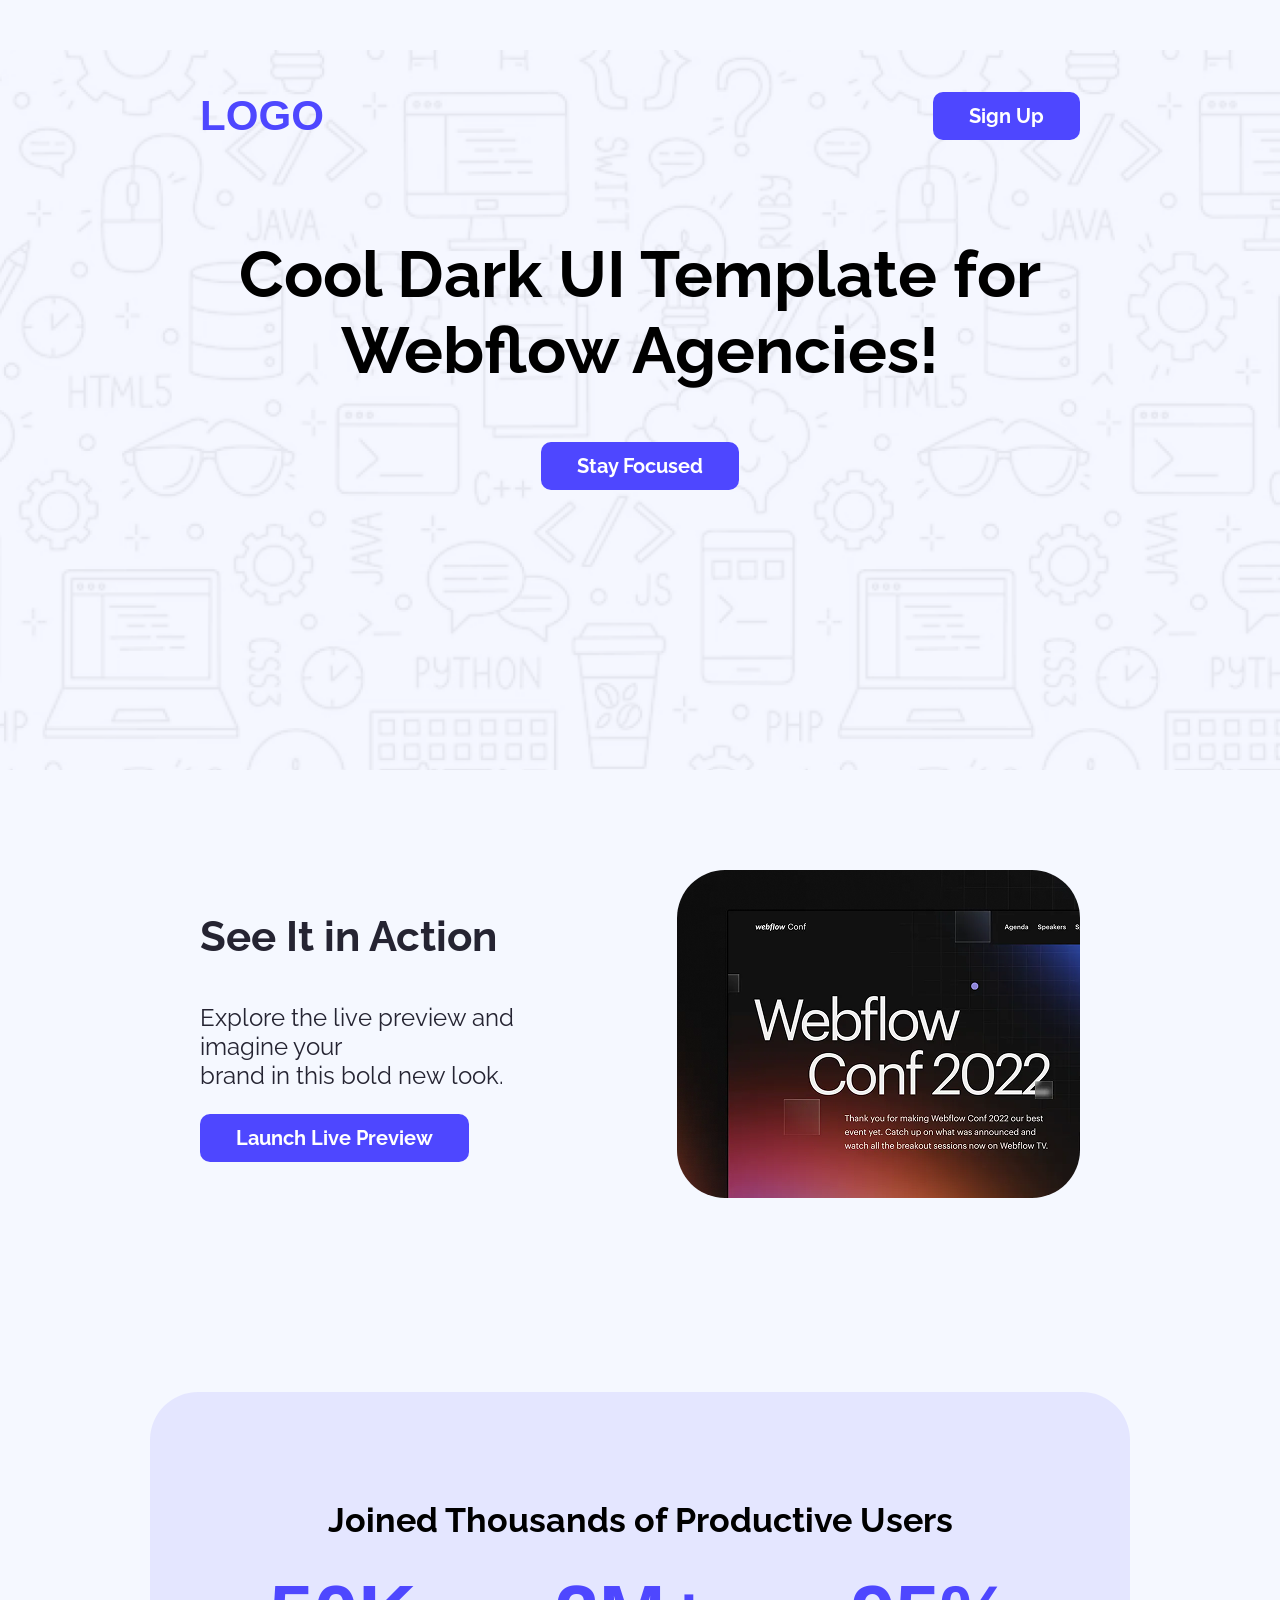
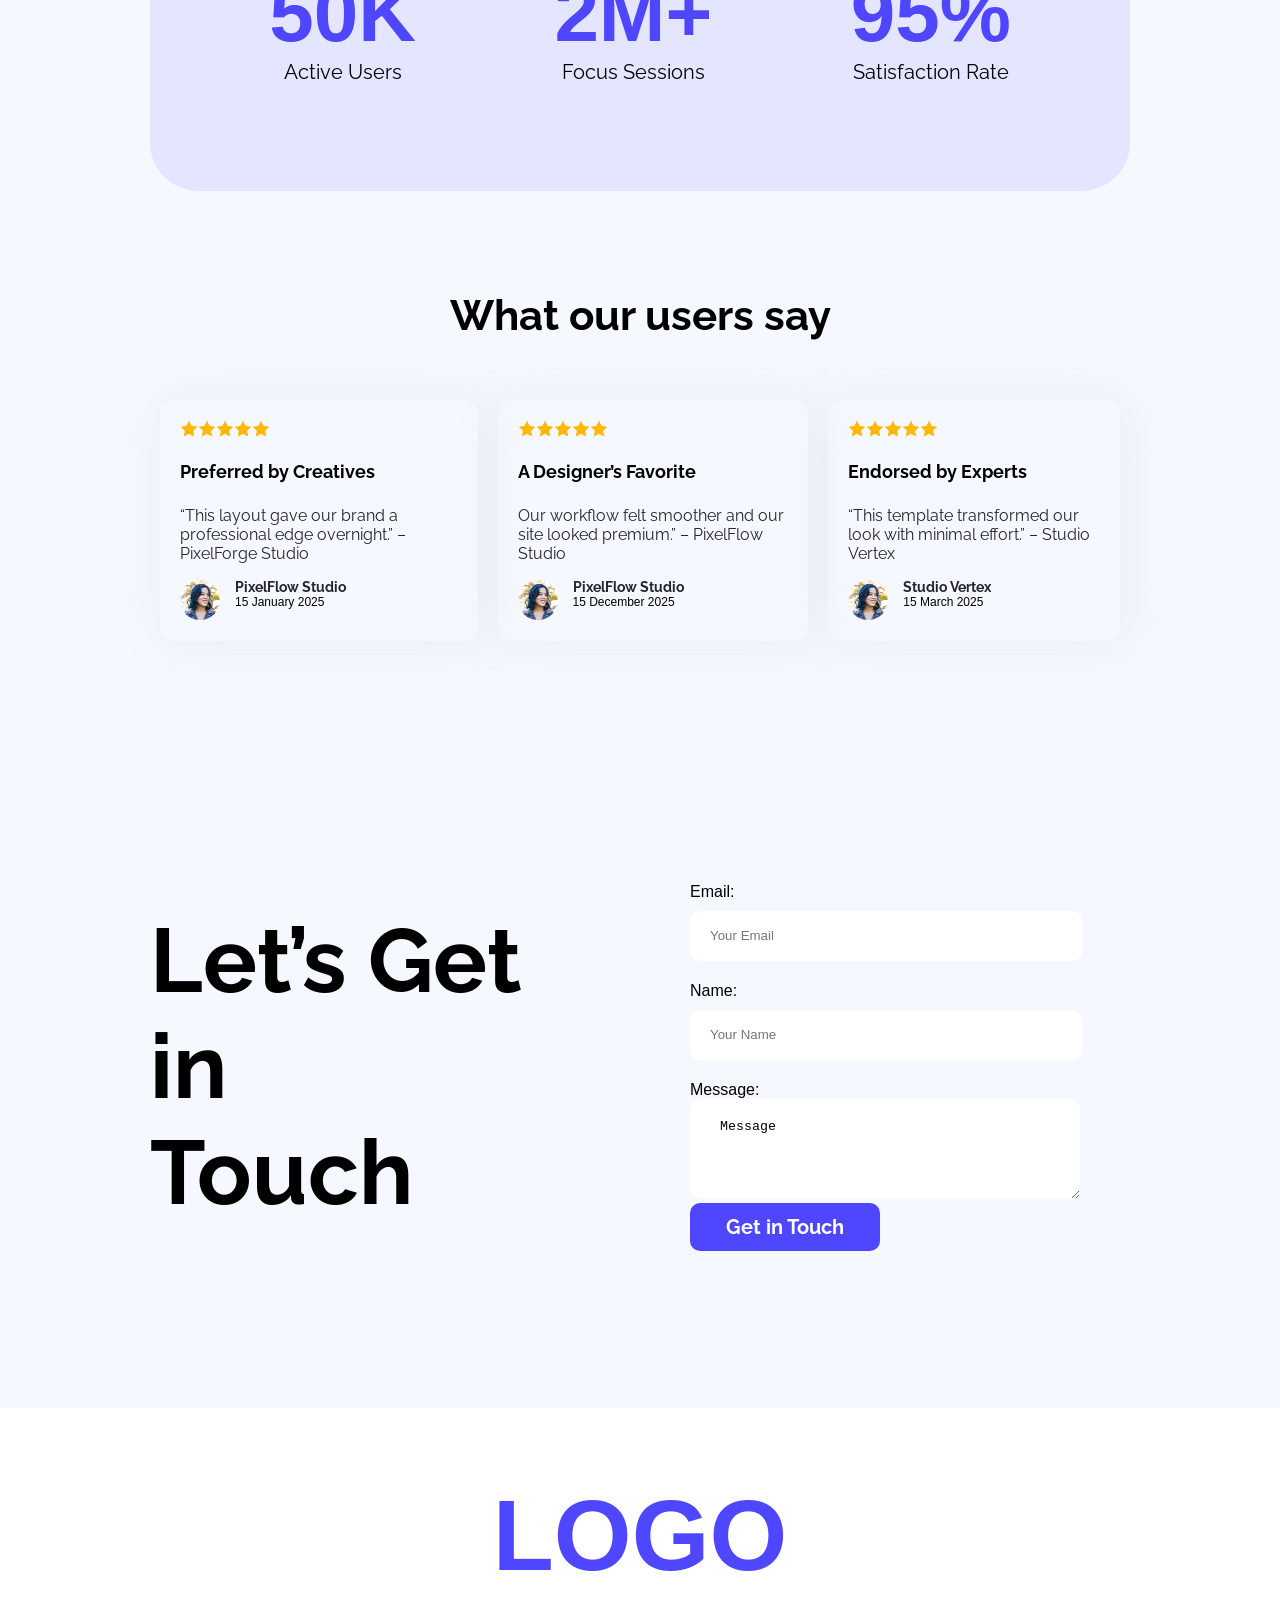
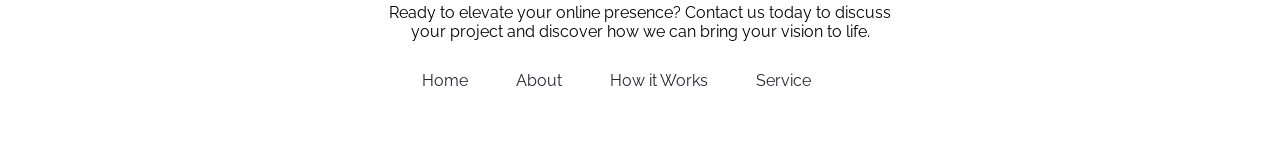
==== index.html @ 63f745d7 "changes image" ====
<!DOCTYPE html>
<html lang="en">
<head>
    <meta charset="UTF-8">
    <meta name="viewport" content="width=device-width, initial-scale=1.0">
    <title>My First Assignment</title>

<link rel="preconnect" href="https://fonts.googleapis.com">
<link rel="preconnect" href="https://fonts.gstatic.com" crossorigin>
<link href="https://fonts.googleapis.com/css2?family=Raleway:ital,wght@0,100..900;1,100..900&display=swap" rel="stylesheet">

    <link rel="stylesheet" href="styles/assignment.css">
</head>
<body class="raleway-normal">
    <header class="background-image">
        <nav class="nav-title">
            <h3 class="nav-logo">LOGO</h3>
            <a href=""></a><button class="btn-primary">Sign Up</button>
        </nav>
        <div class="banner">
            <h2 class="content-title">Cool Dark UI Template for <br>Webflow Agencies!</h2>
            <button class="btn-primary">Stay Focused</button>
        </div>

    </header>
    <main>
        <!-- action section -->
         <section class="action-section">
            <div class="action">
                <h3 class="action-title">See It in Action</h3>
                <p class="action-sub-title">Explore the live preview and imagine your <br> brand in this bold new look.</p>
                <button class="btn-primary">Launch Live Preview</button>
            </div>
            <div class="action">
                <img class="action-img" src="../B12A01-landing-launchpad/Assets/wc-mini.png" alt="">
            </div>
        </section>
        <!-- productive section -->
         <section class="user-section">
            <h2 class="user-title raleway-normal">Joined Thousands of Productive Users</h2>
            <div class="item-container">
                <div class="user-item ">
                    <h2 class="item-title">50K</h2>
                    <h4 class="item-description">Active Users</h4>
                </div>
                <div class="user-item ">
                    <h2 class="item-title">2M+</h2>
                    <h4 class="item-description">Focus Sessions</h4>
                </div>
                <div class="user-item">
                    <h2 class="item-title">95%</h2>
                    <h4 class="item-description">Satisfaction Rate</h4>
                </div>
            </div>   
        </section>
        
 <!-- feedback section -->
   <section class="feedback-section">
            <h3 class="feedback-section-title text-align">What our users say</h3>
            <div class="feedback-containaer inter-style">
                <div class="feedback-iteam">
                    <div class="feedback-icon">
                        <img src="images/../Assets/icon-star.png" alt="">
                        <img src="images/../Assets/icon-star.png" alt="">
                        <img src="images/../Assets/icon-star.png" alt="">
                        <img src="images/../Assets/icon-star.png" alt="">
                        <img src="images/../Assets/icon-star.png" alt="">
                    </div>
                    <h4 class="feedback-title">Preferred by Creatives</h4>
                    <p class="description">“This layout gave our brand a professional edge overnight.” – PixelForge Studio</p>
                     <div class="customar-profile">
                        <img class="profile" src="images/../Assets/avatar.png" alt="">
                        <div class="customar-details">
                        <h5 class="feedback-iteam-tilte">PixelFlow Studio</h5>
                        <p class="feedback-subtitle">15 January 2025</p>
                        </div>
                    </div>
                </div>
                <div class="feedback-iteam">
                     <div class="feedback-icon">
                        <img src="images/../Assets/icon-star.png" alt="">
                        <img src="images/../Assets/icon-star.png" alt="">
                        <img src="images/../Assets/icon-star.png" alt="">
                        <img src="images/../Assets/icon-star.png" alt="">
                        <img src="images/../Assets/icon-star.png" alt="">
                    </div>
                    <h4 class="feedback-title"> A Designer’s Favorite</h4>
                    <p class="description">Our workflow felt smoother and our site looked premium.” – PixelFlow Studio</p>
                     <div class="customar-profile">
                        <img class="profile" src="images/../Assets/avatar.png" alt="">
                        <div class="customar-details">
                        <h5 class="feedback-iteam-tilte">PixelFlow Studio</h5>
                        <p class="feedback-subtitle">15 December 2025</p>
                        </div>
                    </div>
                </div>
                <div class="feedback-iteam">
                     <div class="feedback-icon">
                        <img src="images/../Assets/icon-star.png" alt="">
                        <img src="images/../Assets/icon-star.png" alt="">
                        <img src="images/../Assets/icon-star.png" alt="">
                        <img src="images/../Assets/icon-star.png" alt="">
                        <img src="images/../Assets/icon-star.png" alt="">
                    </div>
                    <h4 class="feedback-title"> Endorsed by Experts</h4>
                    <p class="description">“This template transformed our look with minimal effort.” – Studio Vertex</p>
                    <div class="customar-profile">
                        <img class="profile" src="images/../Assets/avatar.png" alt="">
                        <div class="customar-details">
                        <h5 class="feedback-iteam-tilte">Studio Vertex</h5>
                        <p class="feedback-subtitle">15 March 2025</p>
                        </div>
                    </div>
                </div>
            </div>
         </section>
         <!-- touch sectiom -->
             <section class="touch-section">
            <div class="touch-containar">
                <h2 class="touch-title">Let’s Get in <br> Touch</h2>
            </div>
            <div class="touch-containar">
                <form action="" class=" inter-style">
                <label class="label-title" for="femail">Email:</label><br>
                <input type="email" name="" id="" placeholder="Your Email">
                <br>
                <label class="label-title" for="ftext">Name:</label><br>
                
                <input type="text" name="" id="" placeholder="Your Name">
                <br>
                <label class="label-title" for="ftext">Message:</label><br>
                <textarea name="" id="" placeholder="Message">Message</textarea>
            </form>
            <input class="btn-primary" type="button" value="Get in Touch">
            </div>
          </section>
    </main>
    <!-- footer section -->
  <footer class="footer-section">
      <div>
        <h1 class="footer-logo text-align">LOGO</h1>
        <p class="footer-description text-align">Ready to elevate your online presence? Contact us today to discuss <br>your project and discover how we can bring your vision to life.</p>
      </div>
      <div class="footer-container">
        <div class="iteam"><a href="">Home</a></div>
        <div class="iteam"><a href="">About</a></div>
        <div class="iteam"><a href="">How it Works</a></div>
        <div class="iteam"><a href="">Service</a></div>
        <h4></h4>
      </div>
    </footer>
    
    
</body>
</html>
---- styles/assignment.css ----
body{
  margin: 0px;
  padding: 0px;
  background-color: #f5f8ff;;
}

.raleway-normal{
  font-family: "Raleway", sans-serif;
  font-optical-sizing: auto;
  
  font-style: normal;
}




/* shared style */
.text-primary{
  
}
.btn-primary{
  background-color: #4E47FF;
  color: #FFFFFF;
  font-weight: bold;
  padding: 12px 36px;
  border-radius: 10px;
  font-family: 'Raleway', sans-serif;
  font-size: 20px;
  border: none;

}
.btn-primary:hover{
    background-color: bisque;
    color: #252432;
    border: 2px solid #4E47FF;
    box-shadow: tomato;
    border-radius: 5px;
}
/* nav style */
nav{
    display: flex;
    align-items: center;
    justify-content: space-between;
    margin: 50px 200px;
}
.nav-title{
    
 font-size: 36px;
 color: #4E47FF;
 
}
.nav-logo{
  font-family:'Inter', sans-serif;
  font-weight: bold
  font-size: 20px;}
  

/* bannner style */
.content-title{
  font-family: 'Raleway', sans-serif;
  font-weight: bold;
  font-size: 65px;
  font-style: normal;
  
}
.background-image{
  background-image: url(../Assets/Hero-bg.png);
  background-size: cover;
  background-position: center;
  margin: 0;
  height: 80vh;
}
.banner{
  text-align: center;
}
/* action style */
.action-section{
    display: flex;
    justify-content: space-between;
    gap: 100px;
    padding: 100px 200px;
    
}
.action-title{
    font-size: 42px;
    font-weight: bold;
    color: #252432;
}
.action-sub-title{
    color: #252432;
    font-size: 24px;
}

     
  
  .action-img{
    border-radius: 48px;
  }
    /* productive section */
    .user-section{
    background-color: rgba(78, 71, 255, 0.1);
    margin: 0px 150px;
    border-radius: 48px;
    margin-bottom: 90px;
    padding: 80px 50px;
    margin-top: 90px;
  
    
    
    
}
.user-title{
    font-size: 34px;
    font-weight: bold;
    text-align: center;
}
.item-container {
    display: flex;
    justify-content: space-around;
    
}
.item-title{
    color: #4E47FF;
    font-size: 80px;
    font-weight: bold;
    margin-top: 0px;
    margin-bottom: 0px;
    font-family:  'Regular', sans-serif;

    
    
}
.item-description{
    font-size: 20px;
    font-weight: 400;
    text-align: center;
    margin-top: 0px;
}



/* feedback section */
.feedback-section{
  height: 50vh;
  
}
.feedback-section-title{
    font-size: 42px;
    font-weight: bold;
    margin-bottom: 50px;
    margin-top: 100px;
    text-align: center;
    
}
.feedback-containaer{
    display: flex;
    gap: 20px;
    padding: 10px 160px;
}
.feedback-iteam{
    border-radius: 14px;
   
    box-shadow: 5px 0px 50px rgba(161, 159, 159, 0.121);
    padding: 20px;
}
.feedback-icon{
    display: flex;
}
.feedback-title{
    font-size: 18px;
    font-weight: bold;
}
.description{
    color: #252432;
}
.profile{
    border-radius: 100px;
    height: 40px;
    width: 40px;
}
.customar-profile{
    display: flex;
    align-items: center;
    gap: 15px;
}

.feedback-iteam-tilte{
    font-size: 14px;
    margin: 0px;
    color: #252432;
}
.feedback-subtitle{
    font-size: 12px;
    margin-top: 0px;
    font-family: 'Regular', sans-serif;
}


/* touch section */
.touch-section{
    display: flex;
    gap: 100px;
    padding: 50px 150px;
    align-items: center;
    margin-top: 50px;
    justify-content: space-between;
    height: 50vh;
}
.touch-containar{
    width: 50%;
}
.touch-title{
    font-size: 90px;
    font-weight: bold;
}
.label-title{
    font-size: 16px;
    font-weight: 500;
    margin-bottom: 20px;
    font-family: 'Regular', sans-serif;
    gap: 10px;
}
.touch-section input[type="email"],.touch-section input[type="text"]{
    background-color: white;
    padding: 20px;
    height: 10px;
    border: none;
    border-radius: 10px;
    width: 80%;
    margin-bottom: 20px;
    margin-top: 10px;
}
.touch-section textarea{
    background-color: white;
    padding: 20px 30px;
    height: 60px;
    border: none;
    border-radius: 10px;
    width: 75%;
}
/* footer style */
footer{
    background-color: white;
    height: 350px;
}
.footer-logo{
    font-size: 100px;
    
    color: #4E47FF;
    margin-bottom: 10px;
    padding-top: 70px;
    text-align: center;
    font-family:'Inter', sans-serif;
}
.footer-description{
    margin: 0px 370px;
    text-align: center;
}


.footer-container{
    display: flex;
    justify-content: center;
    gap: 48px;
    margin: 30px 370px 20px 370px;
    text-align: center;
    height: 50px;
}
.footer-container a{
    text-decoration: none;
    color: #252432;
}
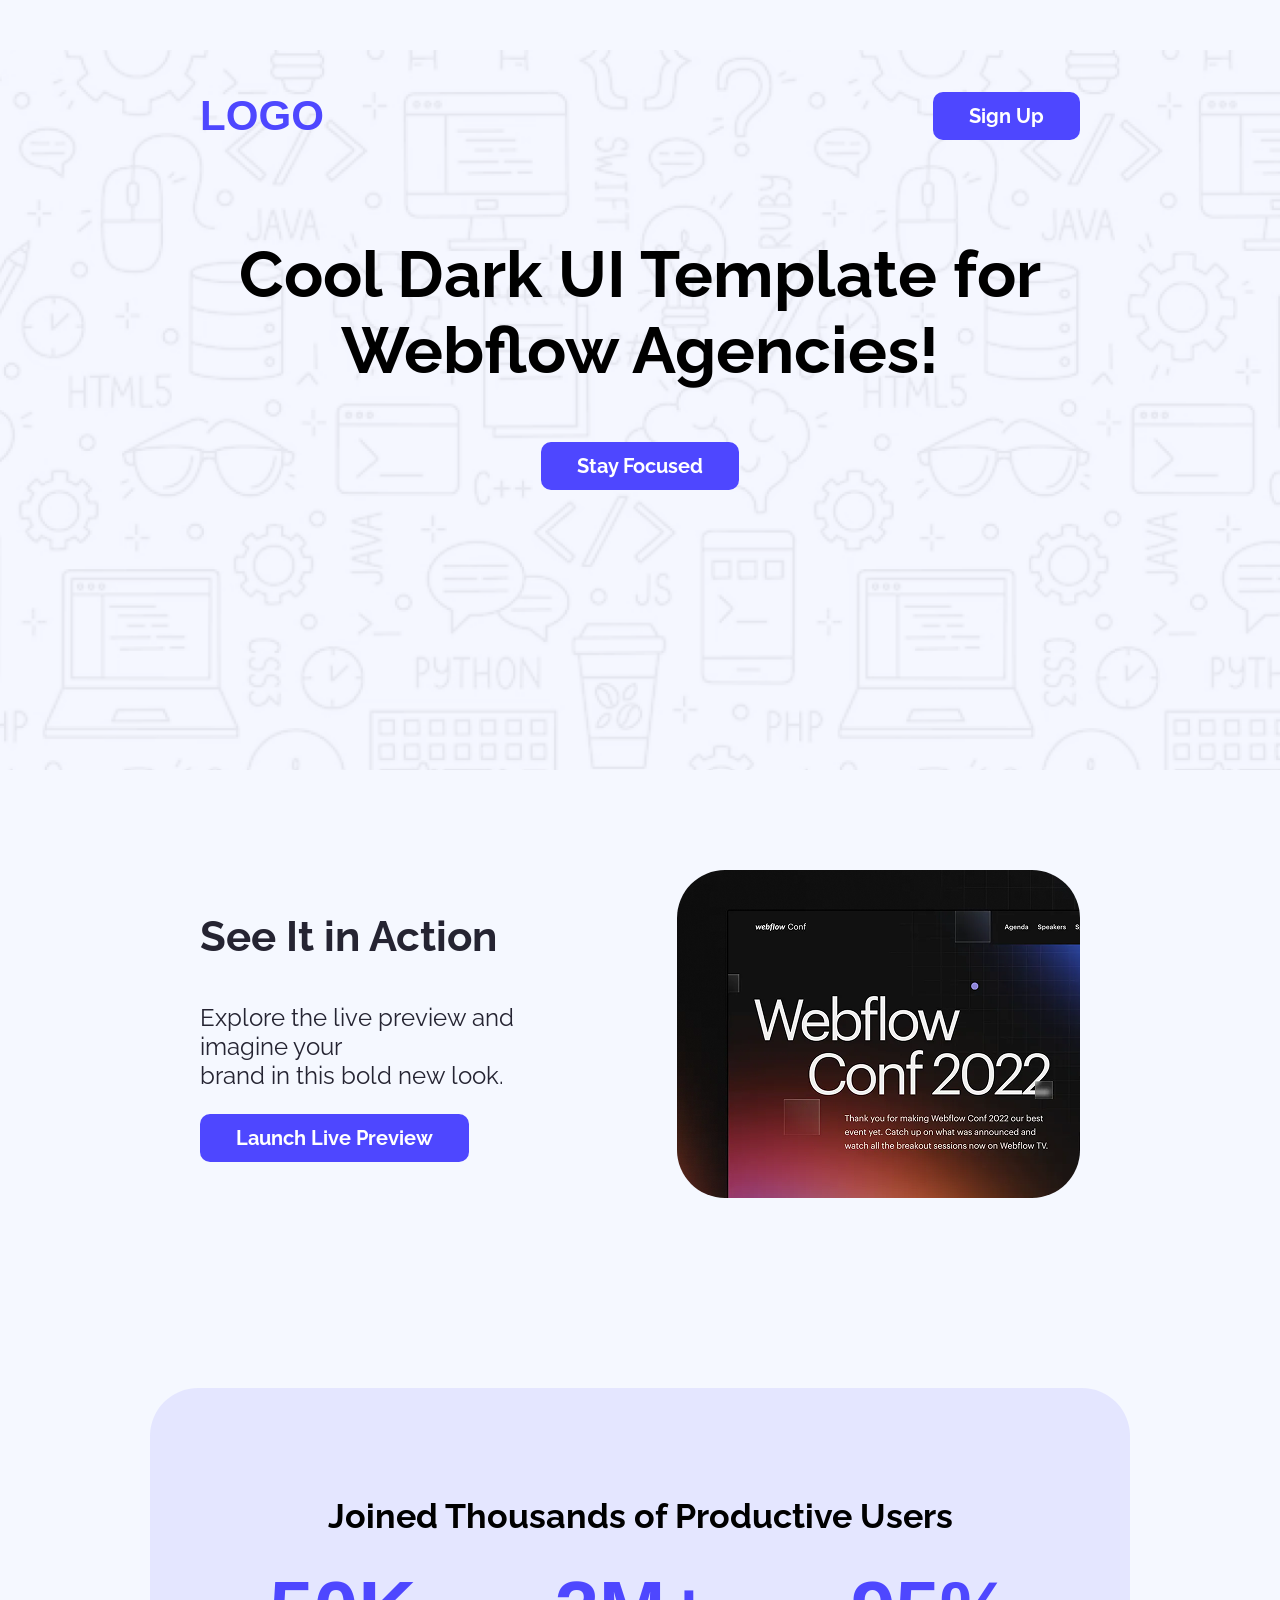
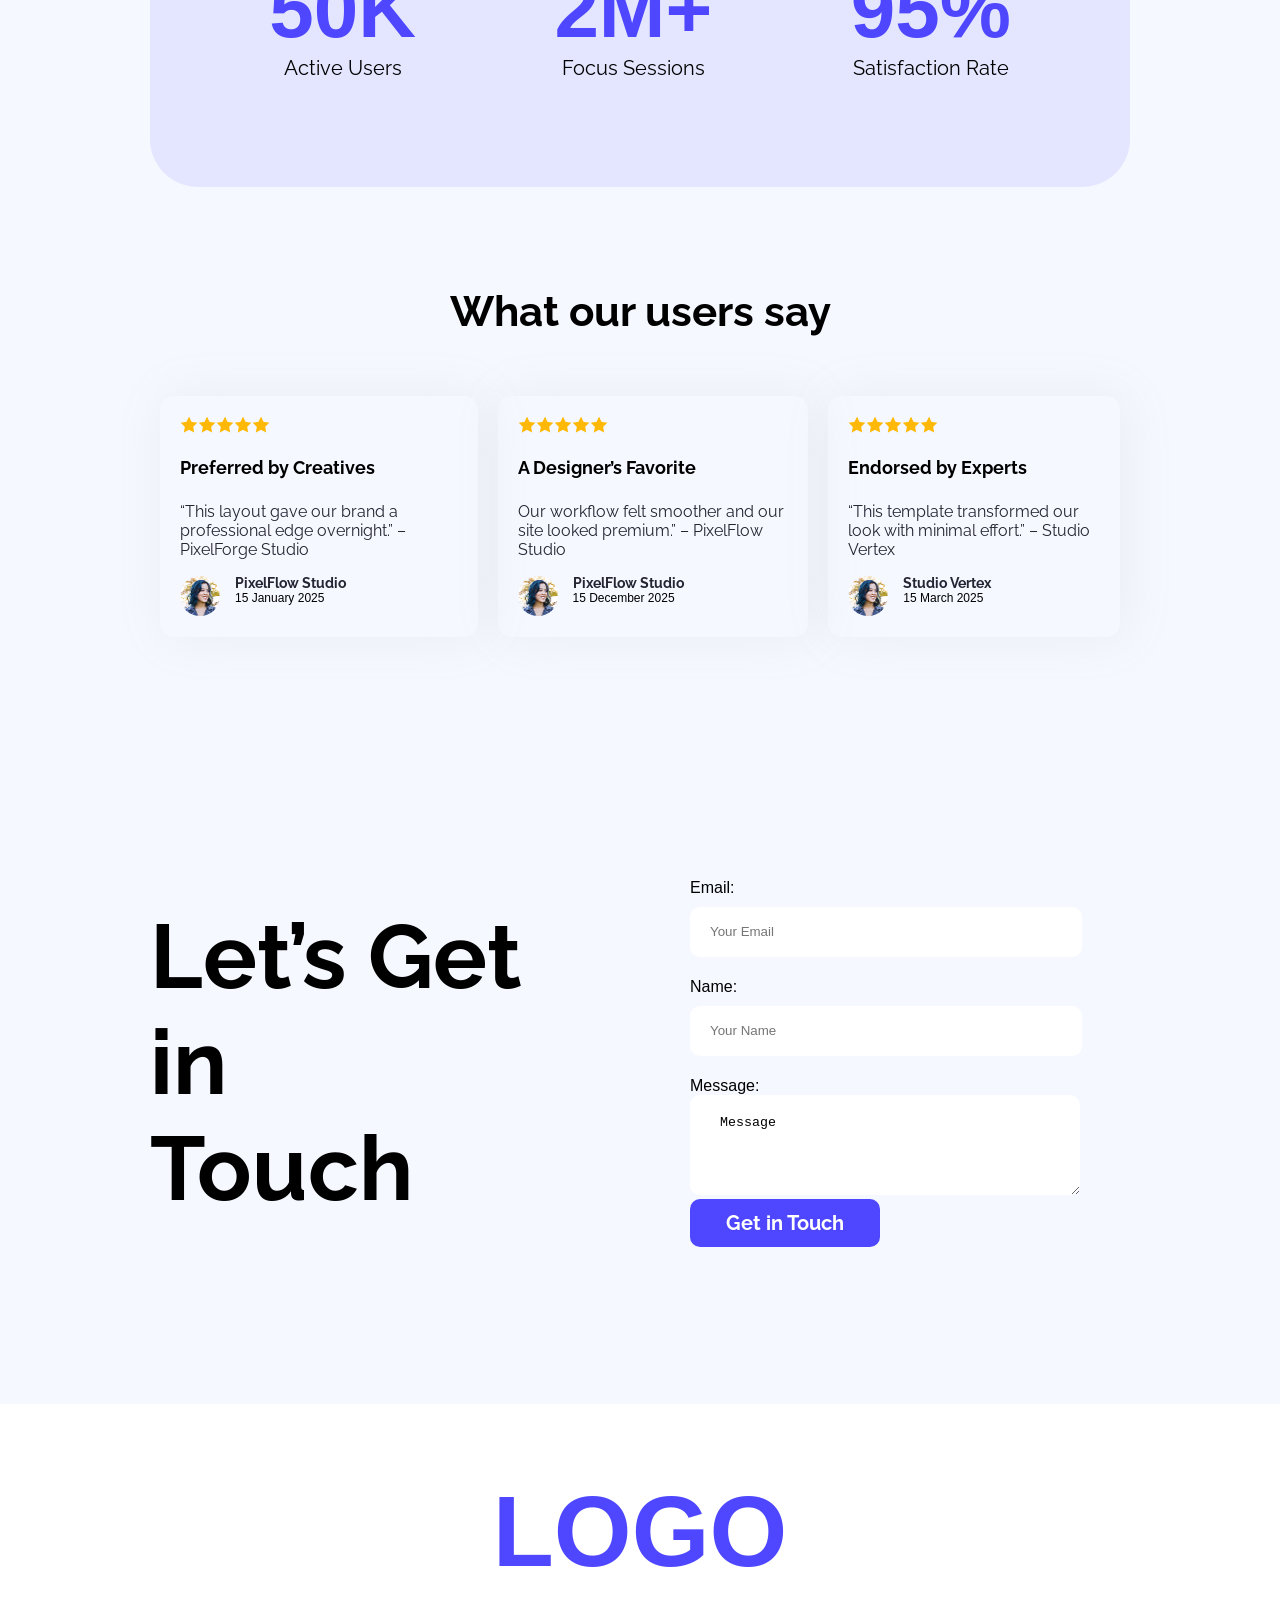
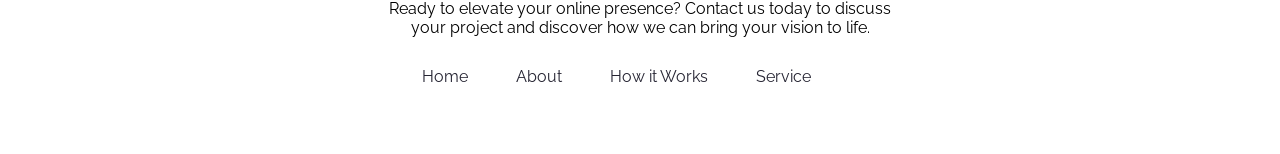
==== commit a9446215: "first commit" ====
--- a/index.html
+++ b/index.html
@@ -1,155 +1,155 @@
-<!DOCTYPE html>
-<html lang="en">
-<head>
-    <meta charset="UTF-8">
-    <meta name="viewport" content="width=device-width, initial-scale=1.0">
-    <title>My First Assignment</title>
-
-<link rel="preconnect" href="https://fonts.googleapis.com">
-<link rel="preconnect" href="https://fonts.gstatic.com" crossorigin>
-<link href="https://fonts.googleapis.com/css2?family=Raleway:ital,wght@0,100..900;1,100..900&display=swap" rel="stylesheet">
-
-    <link rel="stylesheet" href="styles/assignment.css">
-</head>
-<body class="raleway-normal">
-    <header class="background-image">
-        <nav class="nav-title">
-            <h3 class="nav-logo">LOGO</h3>
-            <a href=""></a><button class="btn-primary">Sign Up</button>
-        </nav>
-        <div class="banner">
-            <h2 class="content-title">Cool Dark UI Template for <br>Webflow Agencies!</h2>
-            <button class="btn-primary">Stay Focused</button>
-        </div>
-
-    </header>
-    <main>
-        <!-- action section -->
-         <section class="action-section">
-            <div class="action">
-                <h3 class="action-title">See It in Action</h3>
-                <p class="action-sub-title">Explore the live preview and imagine your <br> brand in this bold new look.</p>
-                <button class="btn-primary">Launch Live Preview</button>
-            </div>
-            <div class="action">
-                <img class="action-img" src="../B12A01-landing-launchpad/Assets/wc-mini.png" alt="">
-            </div>
-        </section>
-        <!-- productive section -->
-         <section class="user-section">
-            <h2 class="user-title raleway-normal">Joined Thousands of Productive Users</h2>
-            <div class="item-container">
-                <div class="user-item ">
-                    <h2 class="item-title">50K</h2>
-                    <h4 class="item-description">Active Users</h4>
-                </div>
-                <div class="user-item ">
-                    <h2 class="item-title">2M+</h2>
-                    <h4 class="item-description">Focus Sessions</h4>
-                </div>
-                <div class="user-item">
-                    <h2 class="item-title">95%</h2>
-                    <h4 class="item-description">Satisfaction Rate</h4>
-                </div>
-            </div>   
-        </section>
-        
- <!-- feedback section -->
-   <section class="feedback-section">
-            <h3 class="feedback-section-title text-align">What our users say</h3>
-            <div class="feedback-containaer inter-style">
-                <div class="feedback-iteam">
-                    <div class="feedback-icon">
-                        <img src="images/../Assets/icon-star.png" alt="">
-                        <img src="images/../Assets/icon-star.png" alt="">
-                        <img src="images/../Assets/icon-star.png" alt="">
-                        <img src="images/../Assets/icon-star.png" alt="">
-                        <img src="images/../Assets/icon-star.png" alt="">
-                    </div>
-                    <h4 class="feedback-title">Preferred by Creatives</h4>
-                    <p class="description">“This layout gave our brand a professional edge overnight.” – PixelForge Studio</p>
-                     <div class="customar-profile">
-                        <img class="profile" src="images/../Assets/avatar.png" alt="">
-                        <div class="customar-details">
-                        <h5 class="feedback-iteam-tilte">PixelFlow Studio</h5>
-                        <p class="feedback-subtitle">15 January 2025</p>
-                        </div>
-                    </div>
-                </div>
-                <div class="feedback-iteam">
-                     <div class="feedback-icon">
-                        <img src="images/../Assets/icon-star.png" alt="">
-                        <img src="images/../Assets/icon-star.png" alt="">
-                        <img src="images/../Assets/icon-star.png" alt="">
-                        <img src="images/../Assets/icon-star.png" alt="">
-                        <img src="images/../Assets/icon-star.png" alt="">
-                    </div>
-                    <h4 class="feedback-title"> A Designer’s Favorite</h4>
-                    <p class="description">Our workflow felt smoother and our site looked premium.” – PixelFlow Studio</p>
-                     <div class="customar-profile">
-                        <img class="profile" src="images/../Assets/avatar.png" alt="">
-                        <div class="customar-details">
-                        <h5 class="feedback-iteam-tilte">PixelFlow Studio</h5>
-                        <p class="feedback-subtitle">15 December 2025</p>
-                        </div>
-                    </div>
-                </div>
-                <div class="feedback-iteam">
-                     <div class="feedback-icon">
-                        <img src="images/../Assets/icon-star.png" alt="">
-                        <img src="images/../Assets/icon-star.png" alt="">
-                        <img src="images/../Assets/icon-star.png" alt="">
-                        <img src="images/../Assets/icon-star.png" alt="">
-                        <img src="images/../Assets/icon-star.png" alt="">
-                    </div>
-                    <h4 class="feedback-title"> Endorsed by Experts</h4>
-                    <p class="description">“This template transformed our look with minimal effort.” – Studio Vertex</p>
-                    <div class="customar-profile">
-                        <img class="profile" src="images/../Assets/avatar.png" alt="">
-                        <div class="customar-details">
-                        <h5 class="feedback-iteam-tilte">Studio Vertex</h5>
-                        <p class="feedback-subtitle">15 March 2025</p>
-                        </div>
-                    </div>
-                </div>
-            </div>
-         </section>
-         <!-- touch sectiom -->
-             <section class="touch-section">
-            <div class="touch-containar">
-                <h2 class="touch-title">Let’s Get in <br> Touch</h2>
-            </div>
-            <div class="touch-containar">
-                <form action="" class=" inter-style">
-                <label class="label-title" for="femail">Email:</label><br>
-                <input type="email" name="" id="" placeholder="Your Email">
-                <br>
-                <label class="label-title" for="ftext">Name:</label><br>
-                
-                <input type="text" name="" id="" placeholder="Your Name">
-                <br>
-                <label class="label-title" for="ftext">Message:</label><br>
-                <textarea name="" id="" placeholder="Message">Message</textarea>
-            </form>
-            <input class="btn-primary" type="button" value="Get in Touch">
-            </div>
-          </section>
-    </main>
-    <!-- footer section -->
-  <footer class="footer-section">
-      <div>
-        <h1 class="footer-logo text-align">LOGO</h1>
-        <p class="footer-description text-align">Ready to elevate your online presence? Contact us today to discuss <br>your project and discover how we can bring your vision to life.</p>
-      </div>
-      <div class="footer-container">
-        <div class="iteam"><a href="">Home</a></div>
-        <div class="iteam"><a href="">About</a></div>
-        <div class="iteam"><a href="">How it Works</a></div>
-        <div class="iteam"><a href="">Service</a></div>
-        <h4></h4>
-      </div>
-    </footer>
-    
-    
-</body>
+<!DOCTYPE html>
+<html lang="en">
+<head>
+    <meta charset="UTF-8">
+    <meta name="viewport" content="width=device-width, initial-scale=1.0">
+    <title>My First Assignment</title>
+
+<link rel="preconnect" href="https://fonts.googleapis.com">
+<link rel="preconnect" href="https://fonts.gstatic.com" crossorigin>
+<link href="https://fonts.googleapis.com/css2?family=Raleway:ital,wght@0,100..900;1,100..900&display=swap" rel="stylesheet">
+
+    <link rel="stylesheet" href="styles/assignment.css">
+</head>
+<body class="raleway-normal">
+    <header class="background-image">
+        <nav class="nav-title">
+            <h3 class="nav-logo">LOGO</h3>
+            <a href=""></a><button class="btn-primary">Sign Up</button>
+        </nav>
+        <div class="banner">
+            <h2 class="content-title">Cool Dark UI Template for <br>Webflow Agencies!</h2>
+            <button class="btn-primary">Stay Focused</button>
+        </div>
+
+    </header>
+    <main>
+        <!-- action section -->
+         <section class="action-section">
+            <div class="action">
+                <h3 class="action-title">See It in Action</h3>
+                <p class="action-sub-title">Explore the live preview and imagine your <br> brand in this bold new look.</p>
+                <button class="btn-primary">Launch Live Preview</button>
+            </div>
+            <div class="action">
+                <img class="action-img" src="images/wc-mini.png" alt="">
+            </div>
+        </section>
+        <!-- productive section -->
+         <section class="user-section">
+            <h2 class="user-title raleway-normal">Joined Thousands of Productive Users</h2>
+            <div class="item-container">
+                <div class="user-item ">
+                    <h2 class="item-title">50K</h2>
+                    <h4 class="item-description">Active Users</h4>
+                </div>
+                <div class="user-item ">
+                    <h2 class="item-title">2M+</h2>
+                    <h4 class="item-description">Focus Sessions</h4>
+                </div>
+                <div class="user-item">
+                    <h2 class="item-title">95%</h2>
+                    <h4 class="item-description">Satisfaction Rate</h4>
+                </div>
+            </div>   
+        </section>
+        
+ <!-- feedback section -->
+   <section class="feedback-section">
+            <h3 class="feedback-section-title text-align">What our users say</h3>
+            <div class="feedback-containaer inter-style">
+                <div class="feedback-iteam">
+                    <div class="feedback-icon">
+                        <img src="images/icon-star.png" alt="">
+                        <img src="images/icon-star.png" alt="">
+                        <img src="images/icon-star.png" alt="">
+                        <img src="images/icon-star.png" alt="">
+                        <img src="images/icon-star.png" alt="">
+                    </div>
+                    <h4 class="feedback-title">Preferred by Creatives</h4>
+                    <p class="description">“This layout gave our brand a professional edge overnight.” – PixelForge Studio</p>
+                     <div class="customar-profile">
+                        <img class="profile" src="images/avatar.png" alt="">
+                        <div class="customar-details">
+                        <h5 class="feedback-iteam-tilte">PixelFlow Studio</h5>
+                        <p class="feedback-subtitle">15 January 2025</p>
+                        </div>
+                    </div>
+                </div>
+                <div class="feedback-iteam">
+                     <div class="feedback-icon">
+                        <img src="images/icon-star.png" alt="">
+                        <img src="images/icon-star.png" alt="">
+                        <img src="images/icon-star.png" alt="">
+                        <img src="images/icon-star.png" alt="">
+                        <img src="images/icon-star.png" alt="">
+                    </div>
+                    <h4 class="feedback-title"> A Designer’s Favorite</h4>
+                    <p class="description">Our workflow felt smoother and our site looked premium.” – PixelFlow Studio</p>
+                     <div class="customar-profile">
+                        <img class="profile" src="images/avatar.png" alt="">
+                        <div class="customar-details">
+                        <h5 class="feedback-iteam-tilte">PixelFlow Studio</h5>
+                        <p class="feedback-subtitle">15 December 2025</p>
+                        </div>
+                    </div>
+                </div>
+                <div class="feedback-iteam">
+                     <div class="feedback-icon">
+                        <img src="images/icon-star.png" alt="">
+                        <img src="images/icon-star.png" alt="">
+                        <img src="images/icon-star.png" alt="">
+                        <img src="images/icon-star.png" alt="">
+                        <img src="images/icon-star.png" alt="">
+                    </div>
+                    <h4 class="feedback-title"> Endorsed by Experts</h4>
+                    <p class="description">“This template transformed our look with minimal effort.” – Studio Vertex</p>
+                    <div class="customar-profile">
+                        <img class="profile" src="images/avatar.png" alt="">
+                        <div class="customar-details">
+                        <h5 class="feedback-iteam-tilte">Studio Vertex</h5>
+                        <p class="feedback-subtitle">15 March 2025</p>
+                        </div>
+                    </div>
+                </div>
+            </div>
+         </section>
+         <!-- touch sectiom -->
+             <section class="touch-section">
+            <div class="touch-containar">
+                <h2 class="touch-title">Let’s Get in <br> Touch</h2>
+            </div>
+            <div class="touch-containar">
+                <form action="" class=" inter-style">
+                <label class="label-title" for="femail">Email:</label><br>
+                <input type="email" name="" id="" placeholder="Your Email">
+                <br>
+                <label class="label-title" for="ftext">Name:</label><br>
+                
+                <input type="text" name="" id="" placeholder="Your Name">
+                <br>
+                <label class="label-title" for="ftext">Message:</label><br>
+                <textarea name="" id="" placeholder="Message">Message</textarea>
+            </form>
+            <input class="btn-primary" type="button" value="Get in Touch">
+            </div>
+          </section>
+    </main>
+    <!-- footer section -->
+  <footer class="footer-section">
+      <div>
+        <h1 class="footer-logo text-align">LOGO</h1>
+        <p class="footer-description text-align">Ready to elevate your online presence? Contact us today to discuss <br>your project and discover how we can bring your vision to life.</p>
+      </div>
+      <div class="footer-container">
+        <div class="iteam"><a href="">Home</a></div>
+        <div class="iteam"><a href="">About</a></div>
+        <div class="iteam"><a href="">How it Works</a></div>
+        <div class="iteam"><a href="">Service</a></div>
+        <h4></h4>
+      </div>
+    </footer>
+    
+    
+</body>
 </html>
--- a/styles/assignment.css
+++ b/styles/assignment.css
@@ -1,272 +1,273 @@
-body{
-  margin: 0px;
-  padding: 0px;
-  background-color: #f5f8ff;;
-}
-
-.raleway-normal{
-  font-family: "Raleway", sans-serif;
-  font-optical-sizing: auto;
-  
-  font-style: normal;
-}
-
-
-
-
-/* shared style */
-.text-primary{
-  
-}
-.btn-primary{
-  background-color: #4E47FF;
-  color: #FFFFFF;
-  font-weight: bold;
-  padding: 12px 36px;
-  border-radius: 10px;
-  font-family: 'Raleway', sans-serif;
-  font-size: 20px;
-  border: none;
-
-}
-.btn-primary:hover{
-    background-color: bisque;
-    color: #252432;
-    border: 2px solid #4E47FF;
-    box-shadow: tomato;
-    border-radius: 5px;
-}
-/* nav style */
-nav{
-    display: flex;
-    align-items: center;
-    justify-content: space-between;
-    margin: 50px 200px;
-}
-.nav-title{
-    
- font-size: 36px;
- color: #4E47FF;
- 
-}
-.nav-logo{
-  font-family:'Inter', sans-serif;
-  font-weight: bold
-  font-size: 20px;}
-  
-
-/* bannner style */
-.content-title{
-  font-family: 'Raleway', sans-serif;
-  font-weight: bold;
-  font-size: 65px;
-  font-style: normal;
-  
-}
-.background-image{
-  background-image: url(../Assets/Hero-bg.png);
-  background-size: cover;
-  background-position: center;
-  margin: 0;
-  height: 80vh;
-}
-.banner{
-  text-align: center;
-}
-/* action style */
-.action-section{
-    display: flex;
-    justify-content: space-between;
-    gap: 100px;
-    padding: 100px 200px;
-    
-}
-.action-title{
-    font-size: 42px;
-    font-weight: bold;
-    color: #252432;
-}
-.action-sub-title{
-    color: #252432;
-    font-size: 24px;
-}
-
-     
-  
-  .action-img{
-    border-radius: 48px;
-  }
-    /* productive section */
-    .user-section{
-    background-color: rgba(78, 71, 255, 0.1);
-    margin: 0px 150px;
-    border-radius: 48px;
-    margin-bottom: 90px;
-    padding: 80px 50px;
-    margin-top: 90px;
-  
-    
-    
-    
-}
-.user-title{
-    font-size: 34px;
-    font-weight: bold;
-    text-align: center;
-}
-.item-container {
-    display: flex;
-    justify-content: space-around;
-    
-}
-.item-title{
-    color: #4E47FF;
-    font-size: 80px;
-    font-weight: bold;
-    margin-top: 0px;
-    margin-bottom: 0px;
-    font-family:  'Regular', sans-serif;
-
-    
-    
-}
-.item-description{
-    font-size: 20px;
-    font-weight: 400;
-    text-align: center;
-    margin-top: 0px;
-}
-
-
-
-/* feedback section */
-.feedback-section{
-  height: 50vh;
-  
-}
-.feedback-section-title{
-    font-size: 42px;
-    font-weight: bold;
-    margin-bottom: 50px;
-    margin-top: 100px;
-    text-align: center;
-    
-}
-.feedback-containaer{
-    display: flex;
-    gap: 20px;
-    padding: 10px 160px;
-}
-.feedback-iteam{
-    border-radius: 14px;
-   
-    box-shadow: 5px 0px 50px rgba(161, 159, 159, 0.121);
-    padding: 20px;
-}
-.feedback-icon{
-    display: flex;
-}
-.feedback-title{
-    font-size: 18px;
-    font-weight: bold;
-}
-.description{
-    color: #252432;
-}
-.profile{
-    border-radius: 100px;
-    height: 40px;
-    width: 40px;
-}
-.customar-profile{
-    display: flex;
-    align-items: center;
-    gap: 15px;
-}
-
-.feedback-iteam-tilte{
-    font-size: 14px;
-    margin: 0px;
-    color: #252432;
-}
-.feedback-subtitle{
-    font-size: 12px;
-    margin-top: 0px;
-    font-family: 'Regular', sans-serif;
-}
-
-
-/* touch section */
-.touch-section{
-    display: flex;
-    gap: 100px;
-    padding: 50px 150px;
-    align-items: center;
-    margin-top: 50px;
-    justify-content: space-between;
-    height: 50vh;
-}
-.touch-containar{
-    width: 50%;
-}
-.touch-title{
-    font-size: 90px;
-    font-weight: bold;
-}
-.label-title{
-    font-size: 16px;
-    font-weight: 500;
-    margin-bottom: 20px;
-    font-family: 'Regular', sans-serif;
-    gap: 10px;
-}
-.touch-section input[type="email"],.touch-section input[type="text"]{
-    background-color: white;
-    padding: 20px;
-    height: 10px;
-    border: none;
-    border-radius: 10px;
-    width: 80%;
-    margin-bottom: 20px;
-    margin-top: 10px;
-}
-.touch-section textarea{
-    background-color: white;
-    padding: 20px 30px;
-    height: 60px;
-    border: none;
-    border-radius: 10px;
-    width: 75%;
-}
-/* footer style */
-footer{
-    background-color: white;
-    height: 350px;
-}
-.footer-logo{
-    font-size: 100px;
-    
-    color: #4E47FF;
-    margin-bottom: 10px;
-    padding-top: 70px;
-    text-align: center;
-    font-family:'Inter', sans-serif;
-}
-.footer-description{
-    margin: 0px 370px;
-    text-align: center;
-}
-
-
-.footer-container{
-    display: flex;
-    justify-content: center;
-    gap: 48px;
-    margin: 30px 370px 20px 370px;
-    text-align: center;
-    height: 50px;
-}
-.footer-container a{
-    text-decoration: none;
-    color: #252432;
+body{
+  margin: 0px;
+  padding: 0px;
+  background-color: #f5f8ff;;
+}
+
+.raleway-normal{
+  font-family: "Raleway", sans-serif;
+  font-optical-sizing: auto;
+  
+  font-style: normal;
+}
+
+
+
+
+/* shared style */
+.text-primary{
+  
+}
+.btn-primary{
+  background-color: #4E47FF;
+  color: #FFFFFF;
+  font-weight: bold;
+  padding: 12px 36px;
+  border-radius: 10px;
+  font-family: 'Raleway', sans-serif;
+  font-size: 20px;
+  border: none;
+
+}
+.btn-primary:hover{
+    background-color: bisque;
+    color: #252432;
+    border: 2px solid #4E47FF;
+    box-shadow: tomato;
+    border-radius: 5px;
+}
+/* nav style */
+nav{
+    display: flex;
+    align-items: center;
+    justify-content: space-between;
+    margin: 50px 200px;
+}
+.nav-title{
+    
+ font-size: 36px;
+ color: #4E47FF;
+ 
+}
+.nav-logo{
+  font-family:'Inter', sans-serif;
+  font-weight: bold
+  font-size: 20px;}
+  
+
+/* bannner style */
+.content-title{
+  font-family: 'Raleway', sans-serif;
+  font-weight: bold;
+  font-size: 65px;
+  font-style: normal;
+  
+}
+.background-image{
+  background-image: url("../images/hero-bg.png");
+  background-size: cover;
+  background-position: center;
+  margin: 0;
+  height: 80vh;
+}
+.banner{
+  text-align: center;
+}
+/* action style */
+.action-section{
+    display: flex;
+    justify-content: space-between;
+    gap: 100px;
+    padding: 100px 200px;
+    
+}
+.action-title{
+    font-size: 42px;
+    font-weight: bold;
+    color: #252432;
+}
+.action-sub-title{
+    color: #252432;
+    font-size: 24px;
+}
+
+     
+  
+  .action-img{
+    border-radius: 48px;
+    display: flex;
+  }
+    /* productive section */
+    .user-section{
+    background-color: rgba(78, 71, 255, 0.1);
+    margin: 0px 150px;
+    border-radius: 48px;
+    margin-bottom: 90px;
+    padding: 80px 50px;
+    margin-top: 90px;
+  
+    
+    
+    
+}
+.user-title{
+    font-size: 34px;
+    font-weight: bold;
+    text-align: center;
+}
+.item-container {
+    display: flex;
+    justify-content: space-around;
+    
+}
+.item-title{
+    color: #4E47FF;
+    font-size: 80px;
+    font-weight: bold;
+    margin-top: 0px;
+    margin-bottom: 0px;
+    font-family:  'Regular', sans-serif;
+
+    
+    
+}
+.item-description{
+    font-size: 20px;
+    font-weight: 400;
+    text-align: center;
+    margin-top: 0px;
+}
+
+
+
+/* feedback section */
+.feedback-section{
+  height: 50vh;
+  
+}
+.feedback-section-title{
+    font-size: 42px;
+    font-weight: bold;
+    margin-bottom: 50px;
+    margin-top: 100px;
+    text-align: center;
+    
+}
+.feedback-containaer{
+    display: flex;
+    gap: 20px;
+    padding: 10px 160px;
+}
+.feedback-iteam{
+    border-radius: 14px;
+   
+    box-shadow: 5px 0px 50px rgba(161, 159, 159, 0.121);
+    padding: 20px;
+}
+.feedback-icon{
+    display: flex;
+}
+.feedback-title{
+    font-size: 18px;
+    font-weight: bold;
+}
+.description{
+    color: #252432;
+}
+.profile{
+    border-radius: 100px;
+    height: 40px;
+    width: 40px;
+}
+.customar-profile{
+    display: flex;
+    align-items: center;
+    gap: 15px;
+}
+
+.feedback-iteam-tilte{
+    font-size: 14px;
+    margin: 0px;
+    color: #252432;
+}
+.feedback-subtitle{
+    font-size: 12px;
+    margin-top: 0px;
+    font-family: 'Regular', sans-serif;
+}
+
+
+/* touch section */
+.touch-section{
+    display: flex;
+    gap: 100px;
+    padding: 50px 150px;
+    align-items: center;
+    margin-top: 50px;
+    justify-content: space-between;
+    height: 50vh;
+}
+.touch-containar{
+    width: 50%;
+}
+.touch-title{
+    font-size: 90px;
+    font-weight: bold;
+}
+.label-title{
+    font-size: 16px;
+    font-weight: 500;
+    margin-bottom: 20px;
+    font-family: 'Regular', sans-serif;
+    gap: 10px;
+}
+.touch-section input[type="email"],.touch-section input[type="text"]{
+    background-color: white;
+    padding: 20px;
+    height: 10px;
+    border: none;
+    border-radius: 10px;
+    width: 80%;
+    margin-bottom: 20px;
+    margin-top: 10px;
+}
+.touch-section textarea{
+    background-color: white;
+    padding: 20px 30px;
+    height: 60px;
+    border: none;
+    border-radius: 10px;
+    width: 75%;
+}
+/* footer style */
+footer{
+    background-color: white;
+    height: 350px;
+}
+.footer-logo{
+    font-size: 100px;
+    
+    color: #4E47FF;
+    margin-bottom: 10px;
+    padding-top: 70px;
+    text-align: center;
+    font-family:'Inter', sans-serif;
+}
+.footer-description{
+    margin: 0px 370px;
+    text-align: center;
+}
+
+
+.footer-container{
+    display: flex;
+    justify-content: center;
+    gap: 48px;
+    margin: 30px 370px 20px 370px;
+    text-align: center;
+    height: 50px;
+}
+.footer-container a{
+    text-decoration: none;
+    color: #252432;
 }
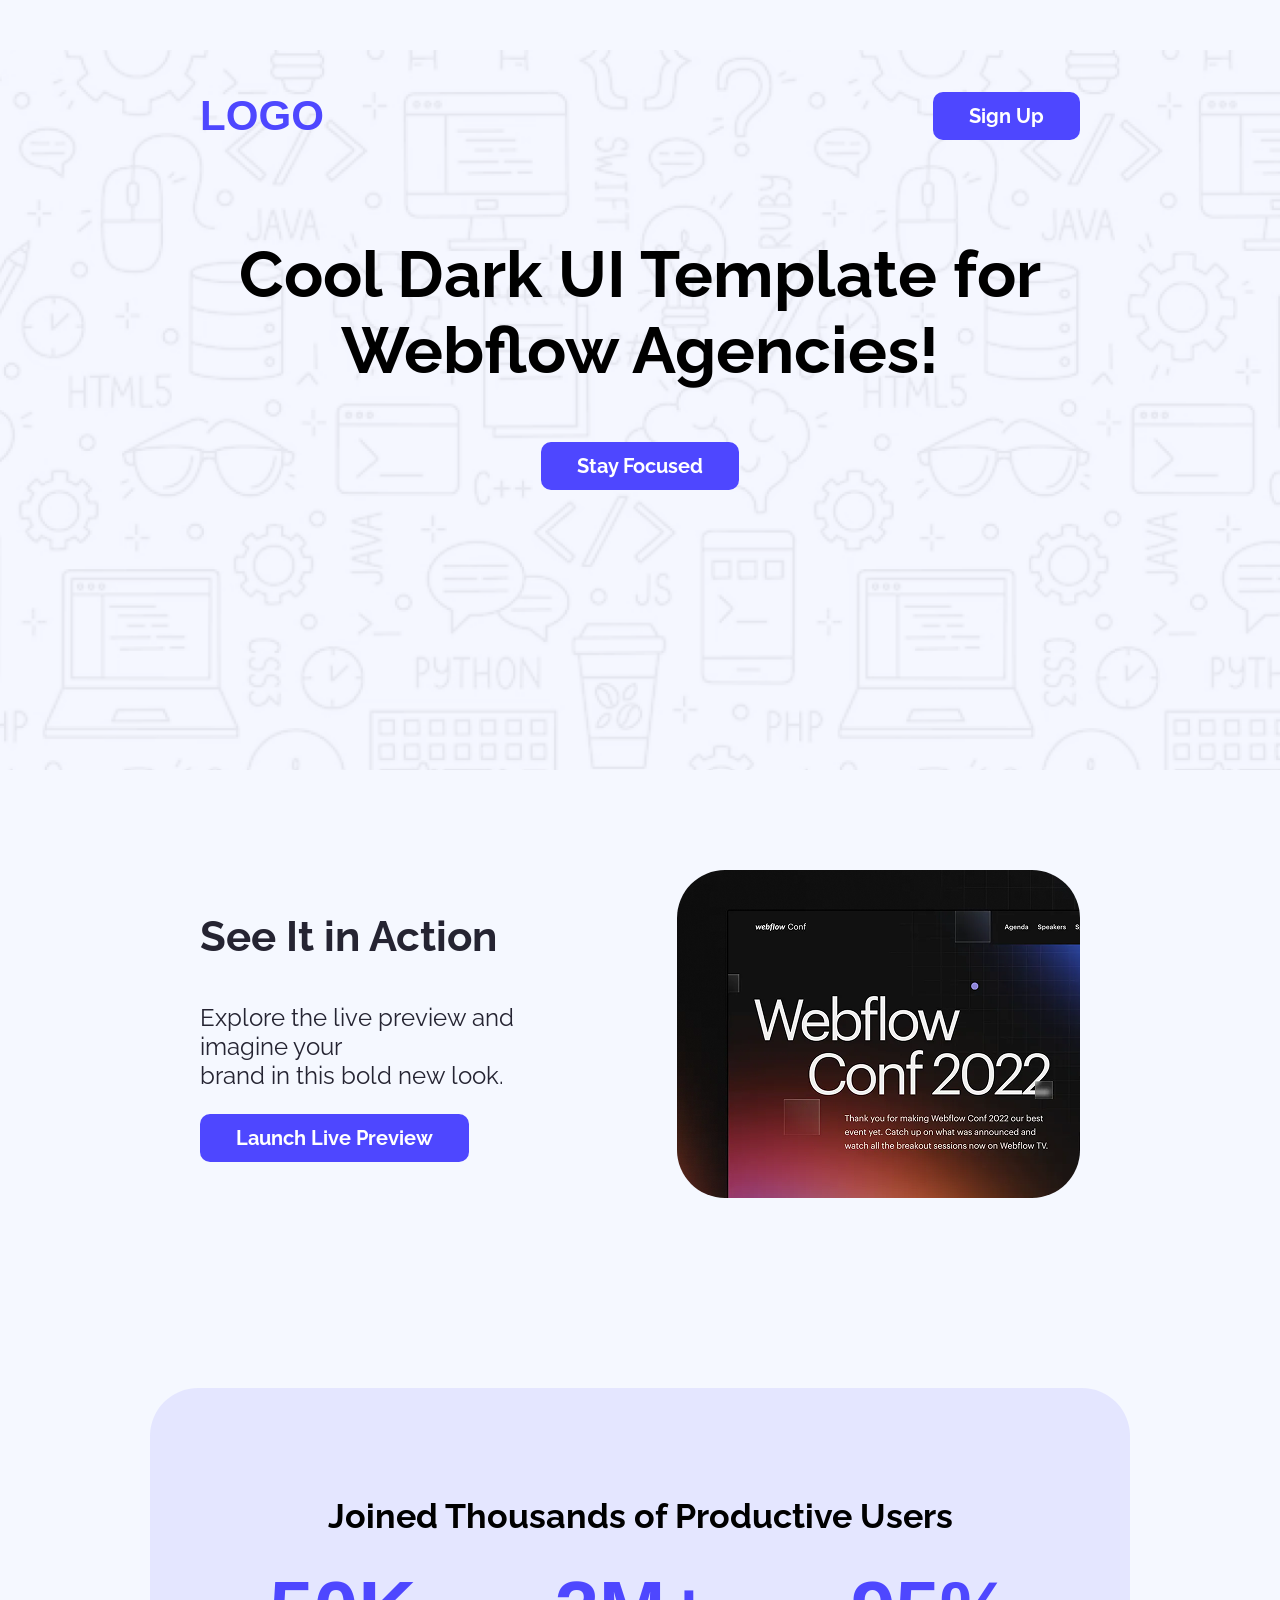
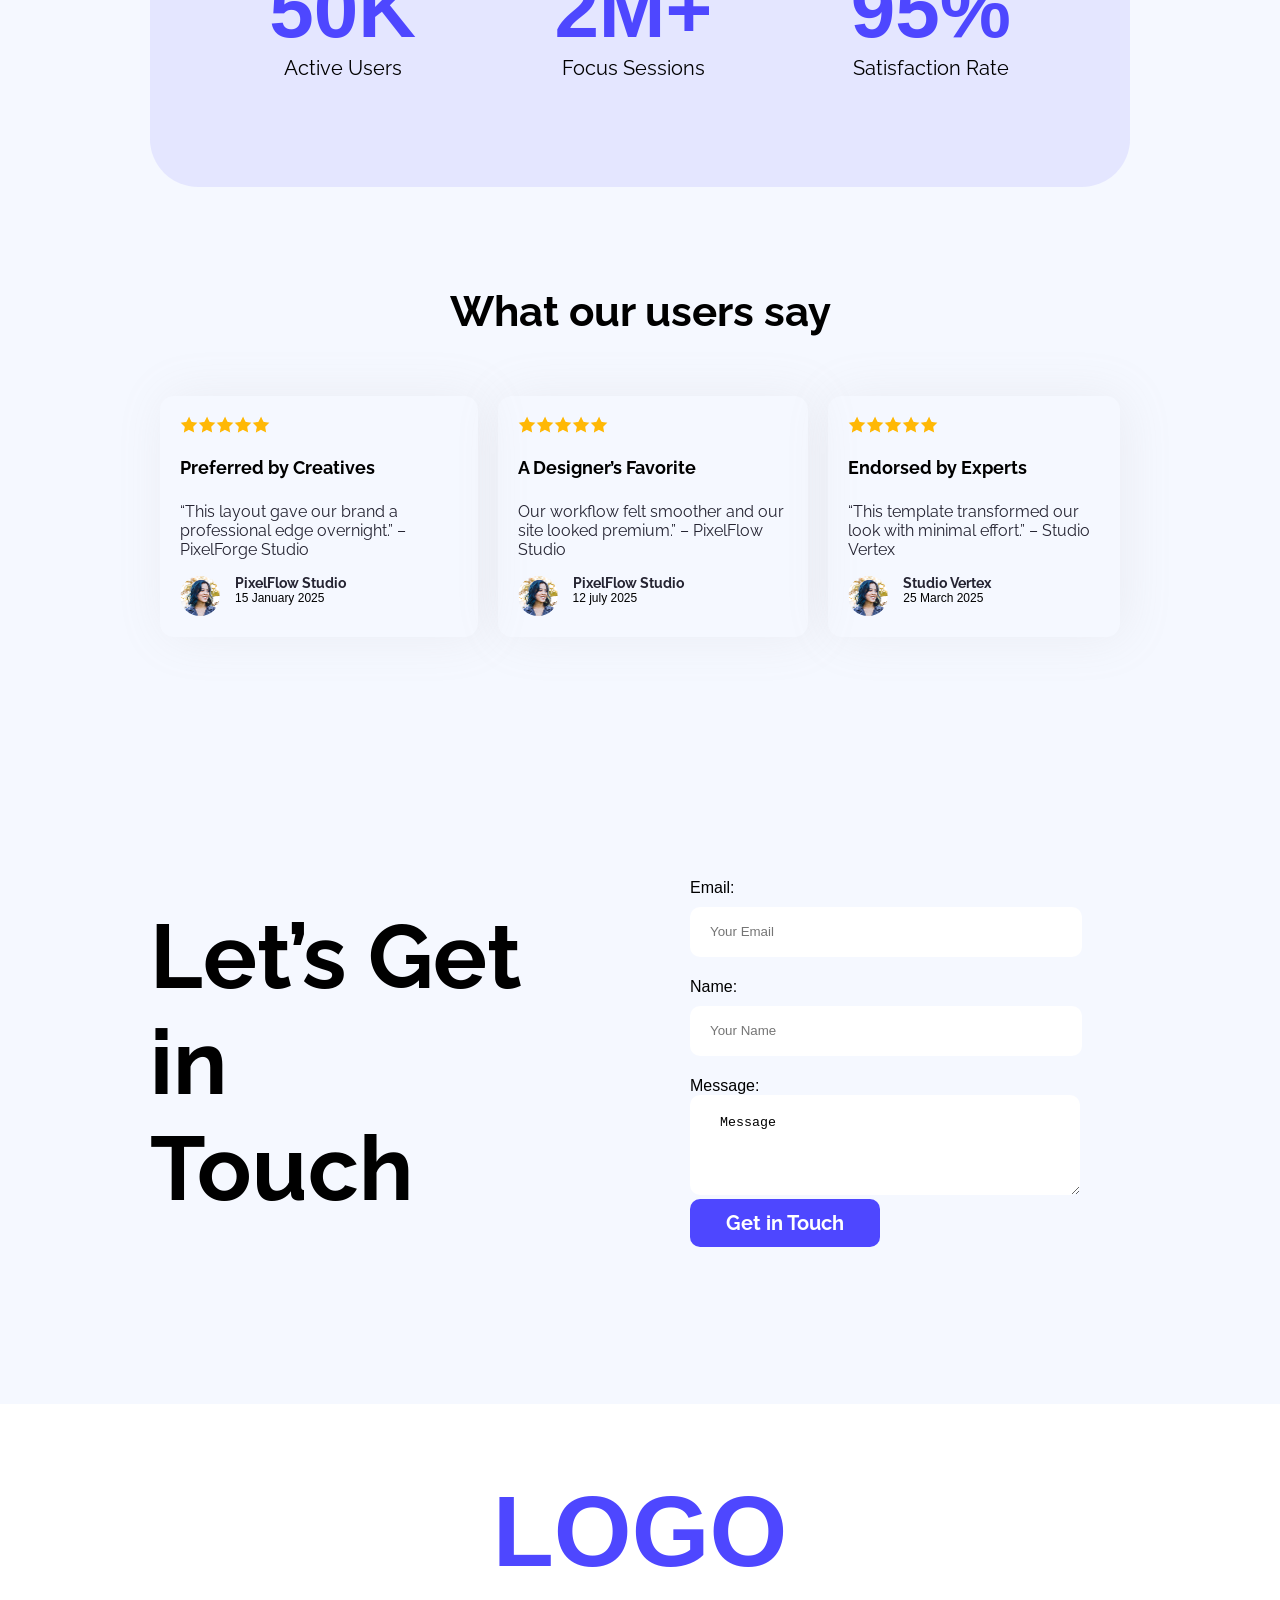
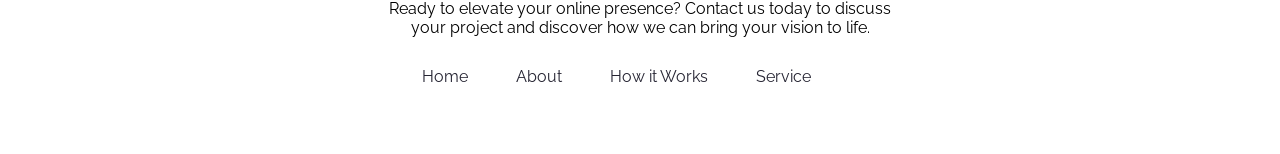
==== commit 5f09b6d2: "change date" ====
--- a/index.html
+++ b/index.html
@@ -90,7 +90,7 @@
                         <img class="profile" src="images/avatar.png" alt="">
                         <div class="customar-details">
                         <h5 class="feedback-iteam-tilte">PixelFlow Studio</h5>
-                        <p class="feedback-subtitle">15 December 2025</p>
+                        <p class="feedback-subtitle">12 july 2025</p>
                         </div>
                     </div>
                 </div>
@@ -108,7 +108,7 @@
                         <img class="profile" src="images/avatar.png" alt="">
                         <div class="customar-details">
                         <h5 class="feedback-iteam-tilte">Studio Vertex</h5>
-                        <p class="feedback-subtitle">15 March 2025</p>
+                        <p class="feedback-subtitle">25 March 2025</p>
                         </div>
                     </div>
                 </div>
